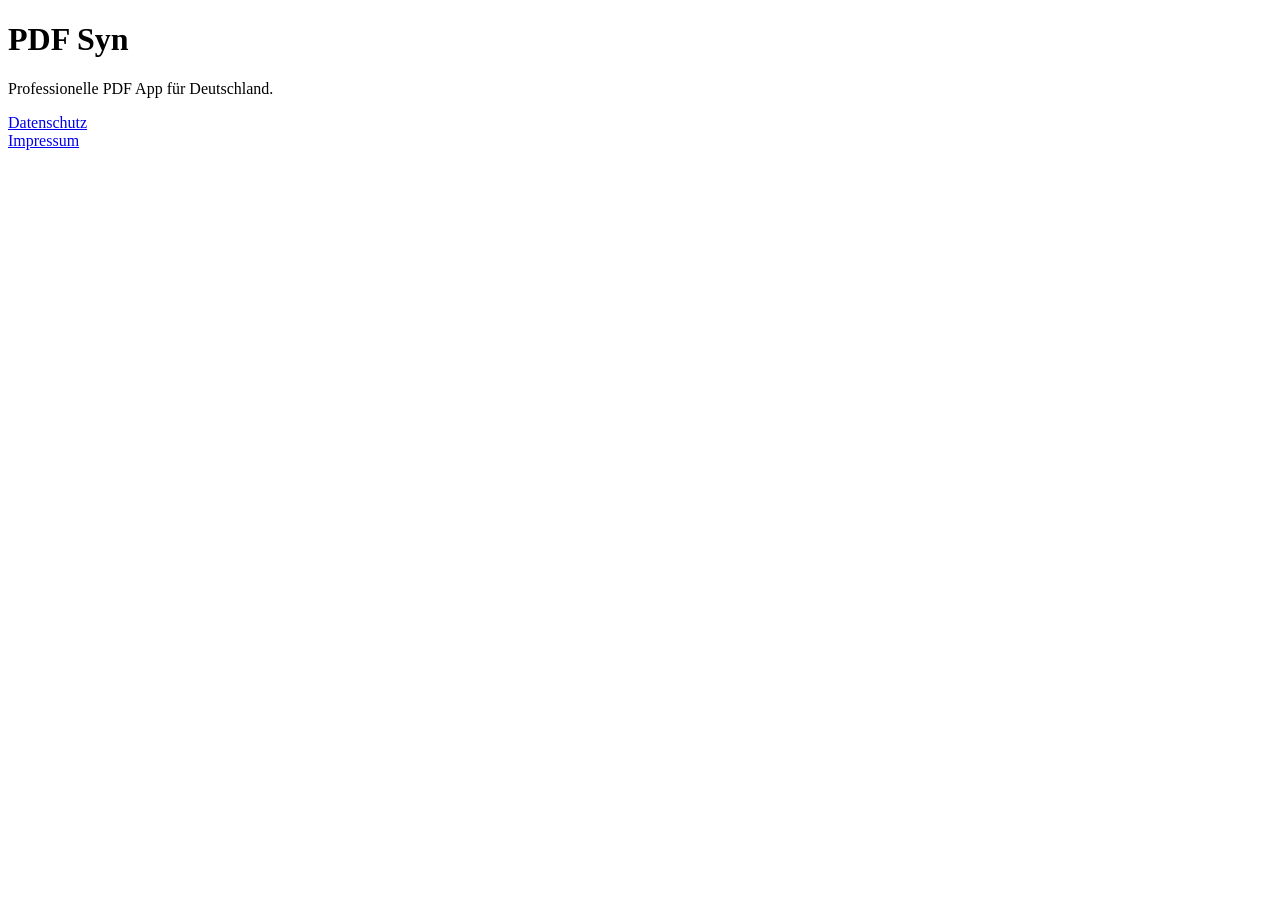
==== index.html @ 7c0fa70d "Add initial HTML structure for PDF Syn" ====
<!DOCTYPE html>
<html lang="de">
<head>
  <meta charset="UTF-8">
  <title>PDF Syn</title>
</head>
<body>
  <h1>PDF Syn</h1>
  <p>Professionelle PDF App für Deutschland.</p>

  <a href="datenschutz.html">Datenschutz</a><br>
  <a href="impressum.html">Impressum</a>
</body>
</html>
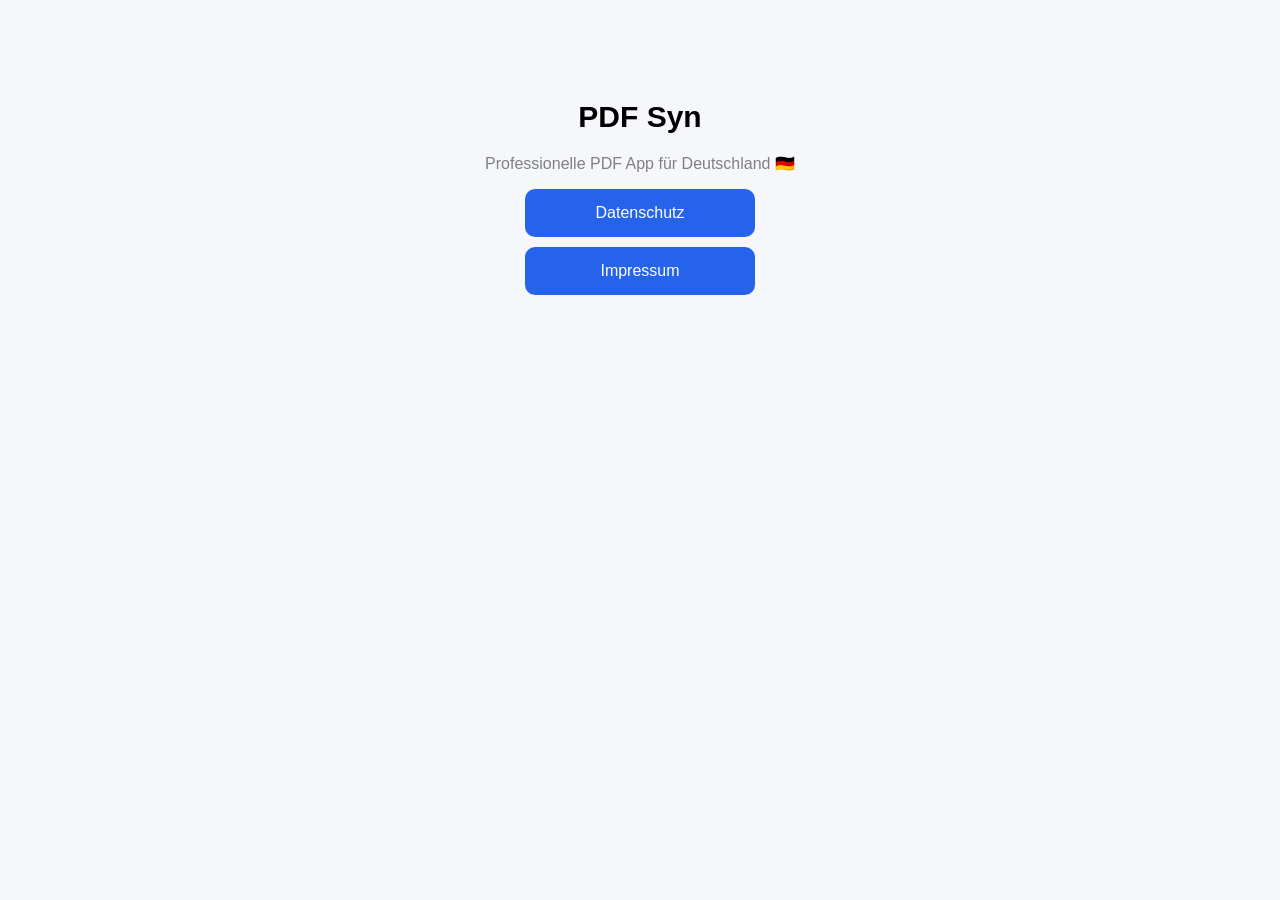
==== commit 6e5a34b3: "Enhance HTML structure and styling Added viewport meta tag and improved styling." ====
--- a/index.html
+++ b/index.html
@@ -1,14 +1,52 @@
 <!DOCTYPE html>
 <html lang="de">
 <head>
-  <meta charset="UTF-8">
-  <title>PDF Syn</title>
+<meta charset="UTF-8">
+<meta name="viewport" content="width=device-width, initial-scale=1.0">
+<title>PDF Syn</title>
+
+<style>
+body {
+  font-family: Arial;
+  background: #f5f7fa;
+  text-align: center;
+  margin: 0;
+}
+
+.container {
+  margin-top: 100px;
+}
+
+h1 {
+  font-size: 30px;
+}
+
+p {
+  color: gray;
+}
+
+a {
+  display: block;
+  margin: 10px auto;
+  padding: 15px;
+  width: 200px;
+  background: #2563eb;
+  color: white;
+  text-decoration: none;
+  border-radius: 10px;
+}
+</style>
 </head>
+
 <body>
+
+<div class="container">
   <h1>PDF Syn</h1>
-  <p>Professionelle PDF App für Deutschland.</p>
+  <p>Professionelle PDF App für Deutschland 🇩🇪</p>
 
-  <a href="datenschutz.html">Datenschutz</a><br>
+  <a href="datenschutz.html">Datenschutz</a>
   <a href="impressum.html">Impressum</a>
+</div>
+
 </body>
 </html>
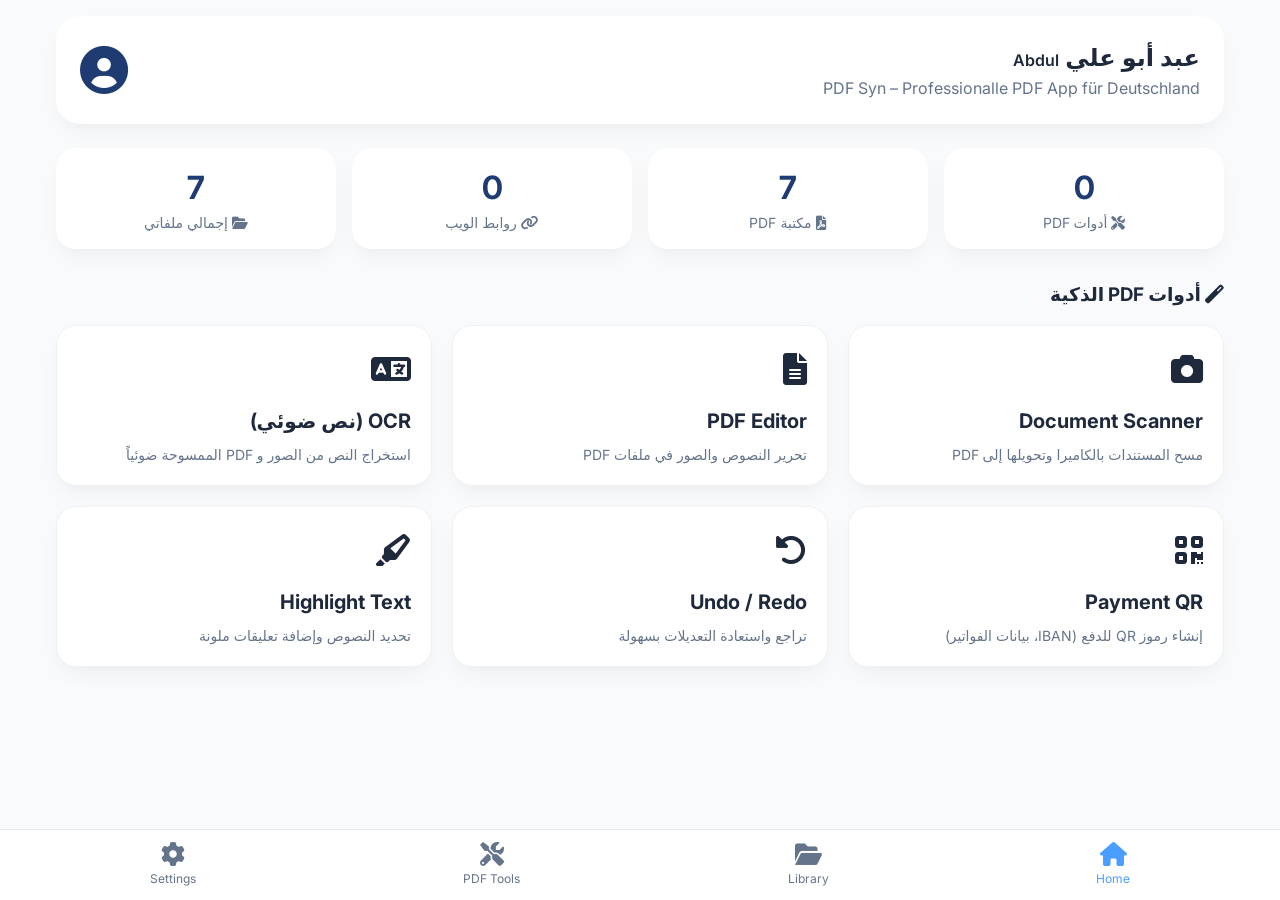
==== commit 480426b8: "Change language to Arabic and improve HTML structure Updated the language to Arabic and added RTL su" ====
--- a/index.html
+++ b/index.html
@@ -1,52 +1,100 @@
 <!DOCTYPE html>
-<html lang="de">
+<html lang="ar" dir="rtl">
 <head>
-<meta charset="UTF-8">
-<meta name="viewport" content="width=device-width, initial-scale=1.0">
-<title>PDF Syn</title>
+    <meta charset="UTF-8">
+    <meta name="viewport" content="width=device-width, initial-scale=1.0, viewport-fit=cover">
+    <title>PDF Syn – تطبيق PDF احترافي</title>
+    <link rel="stylesheet" href="style.css">
+    <link rel="stylesheet" href="https://cdnjs.cloudflare.com/ajax/libs/font-awesome/6.0.0-beta3/css/all.min.css">
+    <link href="https://fonts.googleapis.com/css2?family=Inter:wght@400;500;600;700&family=Cairo:wght@400;600;700&display=swap" rel="stylesheet">
+</head>
+<body>
+    <div class="container">
+        <!-- Profile Header -->
+        <div class="profile-card">
+            <div class="profile-info">
+                <h2>عبد أبو علي <span style="font-size: 1rem;">Abdul</span></h2>
+                <p>PDF Syn – Professionalle PDF App für Deutschland</p>
+            </div>
+            <div>
+                <i class="fas fa-user-circle" style="font-size: 3rem; color: var(--primary);"></i>
+            </div>
+        </div>
 
-<style>
-body {
-  font-family: Arial;
-  background: #f5f7fa;
-  text-align: center;
-  margin: 0;
-}
+        <!-- Statistics -->
+        <div class="stats-grid">
+            <div class="stat-card">
+                <div class="stat-number">0</div>
+                <div class="stat-label"><i class="fas fa-tools"></i> أدوات PDF</div>
+            </div>
+            <div class="stat-card">
+                <div class="stat-number">7</div>
+                <div class="stat-label"><i class="fas fa-file-pdf"></i> مكتبة PDF</div>
+            </div>
+            <div class="stat-card">
+                <div class="stat-number">0</div>
+                <div class="stat-label"><i class="fas fa-link"></i> روابط الويب</div>
+            </div>
+            <div class="stat-card">
+                <div class="stat-number">7</div>
+                <div class="stat-label"><i class="fas fa-folder-open"></i> إجمالي ملفاتي</div>
+            </div>
+        </div>
 
-.container {
-  margin-top: 100px;
-}
+        <!-- PDF Tools Section -->
+        <h3 style="margin: 1.5rem 0 1rem;"><i class="fas fa-magic"></i> أدوات PDF الذكية</h3>
+        <div class="tools-grid">
+            <div class="tool-card">
+                <div class="tool-icon"><i class="fas fa-camera"></i></div>
+                <h3>Document Scanner</h3>
+                <p>مسح المستندات بالكاميرا وتحويلها إلى PDF</p>
+            </div>
+            <div class="tool-card">
+                <div class="tool-icon"><i class="fas fa-file-alt"></i></div>
+                <h3>PDF Editor</h3>
+                <p>تحرير النصوص والصور في ملفات PDF</p>
+            </div>
+            <div class="tool-card">
+                <div class="tool-icon"><i class="fas fa-language"></i></div>
+                <h3>OCR (نص ضوئي)</h3>
+                <p>استخراج النص من الصور و PDF الممسوحة ضوئياً</p>
+            </div>
+            <div class="tool-card">
+                <div class="tool-icon"><i class="fas fa-qrcode"></i></div>
+                <h3>Payment QR</h3>
+                <p>إنشاء رموز QR للدفع (IBAN، بيانات الفواتير)</p>
+            </div>
+            <div class="tool-card">
+                <div class="tool-icon"><i class="fas fa-undo-alt"></i></div>
+                <h3>Undo / Redo</h3>
+                <p>تراجع واستعادة التعديلات بسهولة</p>
+            </div>
+            <div class="tool-card">
+                <div class="tool-icon"><i class="fas fa-highlighter"></i></div>
+                <h3>Highlight Text</h3>
+                <p>تحديد النصوص وإضافة تعليقات ملونة</p>
+            </div>
+        </div>
+    </div>
 
-h1 {
-  font-size: 30px;
-}
-
-p {
-  color: gray;
-}
-
-a {
-  display: block;
-  margin: 10px auto;
-  padding: 15px;
-  width: 200px;
-  background: #2563eb;
-  color: white;
-  text-decoration: none;
-  border-radius: 10px;
-}
-</style>
-</head>
-
-<body>
-
-<div class="container">
-  <h1>PDF Syn</h1>
-  <p>Professionelle PDF App für Deutschland 🇩🇪</p>
-
-  <a href="datenschutz.html">Datenschutz</a>
-  <a href="impressum.html">Impressum</a>
-</div>
-
+    <!-- Bottom Navigation -->
+    <div class="bottom-nav">
+        <a href="index.html" class="nav-item active">
+            <i class="fas fa-home"></i>
+            <span>Home</span>
+        </a>
+        <a href="#" class="nav-item">
+            <i class="fas fa-folder-open"></i>
+            <span>Library</span>
+        </a>
+        <a href="#" class="nav-item">
+            <i class="fas fa-tools"></i>
+            <span>PDF Tools</span>
+        </a>
+        <a href="#" class="nav-item">
+            <i class="fas fa-cog"></i>
+            <span>Settings</span>
+        </a>
+    </div>
 </body>
 </html>
--- a/style.css
+++ b/style.css
@@ -0,0 +1,196 @@
+/* style.css */
+:root {
+    --primary: #1e3c72;
+    --primary-dark: #0f2a4a;
+    --accent: #4a9eff;
+    --bg-light: #f8fafc;
+    --card-bg: #ffffff;
+    --text-dark: #1e293b;
+    --text-muted: #64748b;
+    --border-radius: 1.5rem;
+    --shadow: 0 10px 25px -5px rgba(0, 0, 0, 0.05), 0 8px 10px -6px rgba(0, 0, 0, 0.02);
+}
+
+* {
+    margin: 0;
+    padding: 0;
+    box-sizing: border-box;
+}
+
+body {
+    font-family: 'Inter', system-ui, -apple-system, 'Segoe UI', Roboto, 'Cairo', sans-serif;
+    background: var(--bg-light);
+    color: var(--text-dark);
+    line-height: 1.5;
+    padding-bottom: 80px; /* space for bottom nav */
+}
+
+.container {
+    max-width: 1200px;
+    margin: 0 auto;
+    padding: 1rem;
+}
+
+/* Header / Profile */
+.profile-card {
+    background: var(--card-bg);
+    border-radius: var(--border-radius);
+    padding: 1.5rem;
+    margin-bottom: 1.5rem;
+    box-shadow: var(--shadow);
+    display: flex;
+    align-items: center;
+    justify-content: space-between;
+    flex-wrap: wrap;
+}
+
+.profile-info h2 {
+    font-size: 1.5rem;
+    font-weight: 600;
+}
+
+.profile-info p {
+    color: var(--text-muted);
+}
+
+.stats-grid {
+    display: grid;
+    grid-template-columns: repeat(auto-fit, minmax(150px, 1fr));
+    gap: 1rem;
+    margin-bottom: 2rem;
+}
+
+.stat-card {
+    background: var(--card-bg);
+    border-radius: 1.25rem;
+    padding: 1rem;
+    text-align: center;
+    box-shadow: var(--shadow);
+    transition: transform 0.2s ease;
+}
+
+.stat-card:hover {
+    transform: translateY(-3px);
+}
+
+.stat-number {
+    font-size: 2rem;
+    font-weight: 700;
+    color: var(--primary);
+}
+
+.stat-label {
+    color: var(--text-muted);
+    font-size: 0.875rem;
+}
+
+/* Tools Grid */
+.tools-grid {
+    display: grid;
+    grid-template-columns: repeat(auto-fill, minmax(280px, 1fr));
+    gap: 1.25rem;
+    margin-top: 1rem;
+}
+
+.tool-card {
+    background: var(--card-bg);
+    border-radius: 1.25rem;
+    padding: 1.25rem;
+    box-shadow: var(--shadow);
+    transition: all 0.25s;
+    cursor: pointer;
+    border: 1px solid #eef2f6;
+}
+
+.tool-card:hover {
+    border-color: var(--accent);
+    box-shadow: 0 20px 25px -12px rgba(0, 0, 0, 0.1);
+}
+
+.tool-icon {
+    font-size: 2rem;
+    margin-bottom: 0.75rem;
+}
+
+.tool-card h3 {
+    font-size: 1.25rem;
+    margin-bottom: 0.5rem;
+}
+
+.tool-card p {
+    font-size: 0.875rem;
+    color: var(--text-muted);
+}
+
+/* Bottom Navigation */
+.bottom-nav {
+    position: fixed;
+    bottom: 0;
+    left: 0;
+    right: 0;
+    background: rgba(255, 255, 255, 0.9);
+    backdrop-filter: blur(12px);
+    display: flex;
+    justify-content: space-around;
+    align-items: center;
+    padding: 0.75rem 1rem;
+    border-top: 1px solid #e2e8f0;
+    z-index: 100;
+}
+
+.nav-item {
+    display: flex;
+    flex-direction: column;
+    align-items: center;
+    gap: 0.25rem;
+    color: var(--text-muted);
+    text-decoration: none;
+    font-size: 0.75rem;
+    transition: color 0.2s;
+}
+
+.nav-item i {
+    font-size: 1.5rem;
+}
+
+.nav-item.active, .nav-item:hover {
+    color: var(--accent);
+}
+
+/* Impressum & Datenschutz Pages */
+.legal-container {
+    max-width: 800px;
+    margin: 2rem auto;
+    background: white;
+    border-radius: var(--border-radius);
+    padding: 2rem;
+    box-shadow: var(--shadow);
+}
+
+.legal-container h1 {
+    font-size: 1.8rem;
+    margin-bottom: 1.5rem;
+    color: var(--primary);
+}
+
+.legal-container h2 {
+    margin: 1.5rem 0 0.75rem;
+    font-size: 1.3rem;
+}
+
+.legal-container p, .legal-container address {
+    margin-bottom: 1rem;
+    color: var(--text-dark);
+}
+
+/* Responsive */
+@media (max-width: 640px) {
+    .profile-card {
+        flex-direction: column;
+        text-align: center;
+        gap: 1rem;
+    }
+    .stats-grid {
+        grid-template-columns: repeat(2, 1fr);
+    }
+}
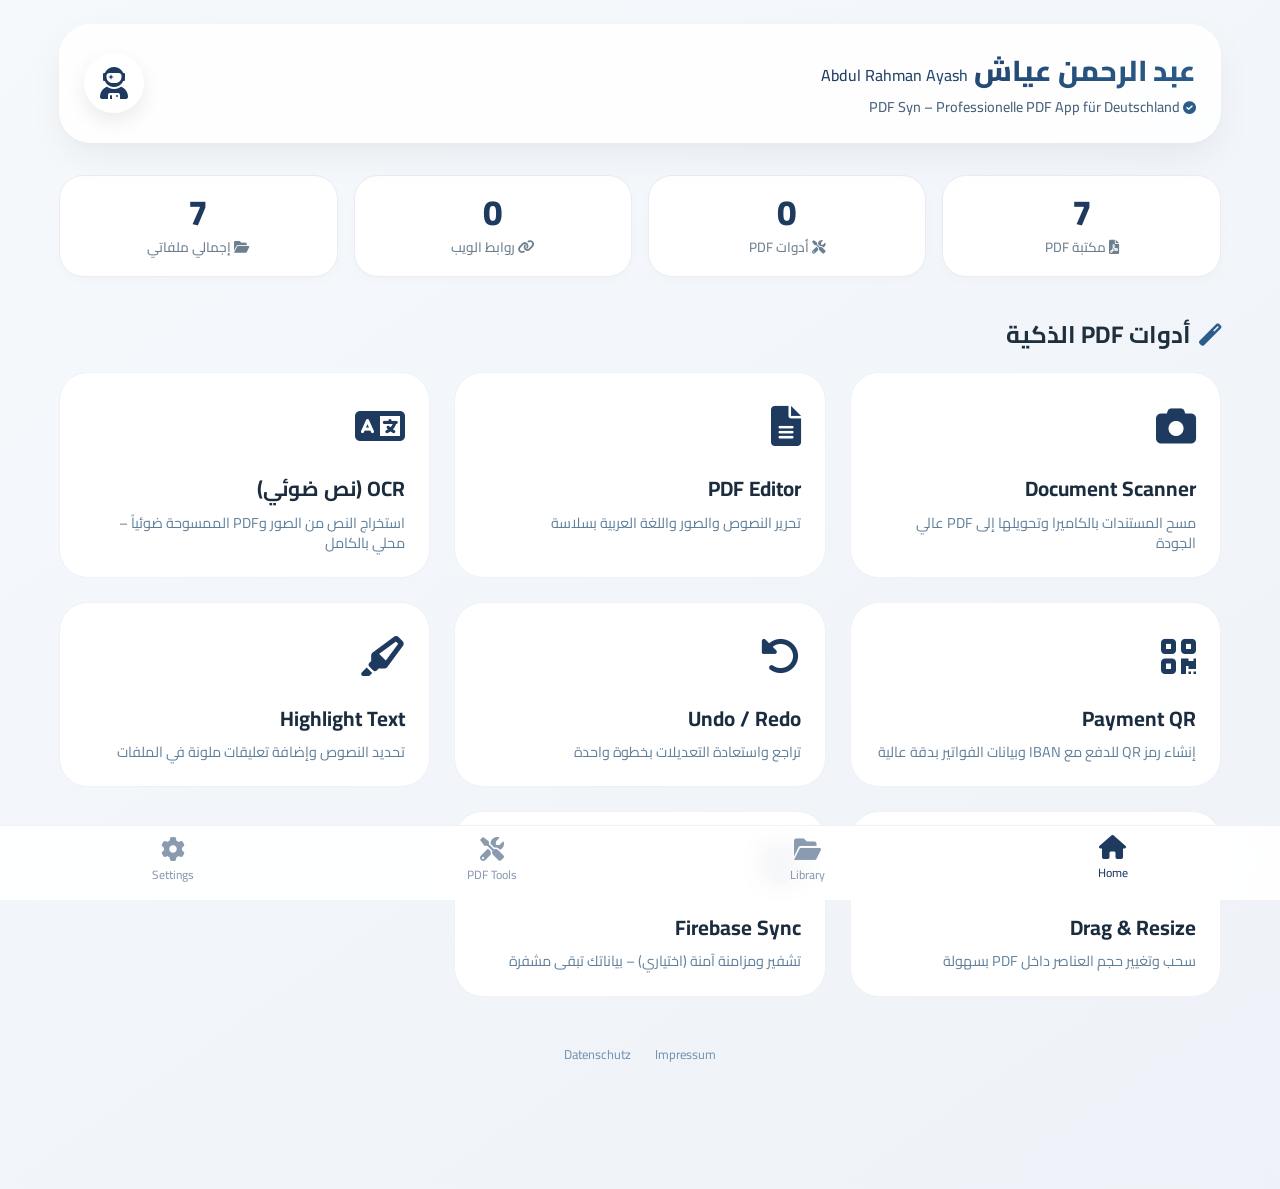
==== commit 39146bab: "Enhance profile and statistics layout in index.html Updated profile information and statistics in th" ====
--- a/index.html
+++ b/index.html
@@ -4,97 +4,353 @@
     <meta charset="UTF-8">
     <meta name="viewport" content="width=device-width, initial-scale=1.0, viewport-fit=cover">
     <title>PDF Syn – تطبيق PDF احترافي</title>
-    <link rel="stylesheet" href="style.css">
+    <!-- Font Awesome 6 (أيقونات) -->
     <link rel="stylesheet" href="https://cdnjs.cloudflare.com/ajax/libs/font-awesome/6.0.0-beta3/css/all.min.css">
-    <link href="https://fonts.googleapis.com/css2?family=Inter:wght@400;500;600;700&family=Cairo:wght@400;600;700&display=swap" rel="stylesheet">
+    <!-- Google Fonts: Inter + Cairo -->
+    <link href="https://fonts.googleapis.com/css2?family=Inter:wght@400;500;600;700;800&family=Cairo:wght@400;500;600;700;800&display=swap" rel="stylesheet">
+    <style>
+        /* ========== RESET & GLOBAL ========== */
+        * {
+            margin: 0;
+            padding: 0;
+            box-sizing: border-box;
+        }
+
+        body {
+            font-family: 'Cairo', 'Inter', sans-serif;
+            background: linear-gradient(145deg, #f6f9fc 0%, #eef2f8 100%);
+            color: #1a2c3e;
+            padding-bottom: 85px;
+            line-height: 1.5;
+        }
+
+        .container {
+            max-width: 1200px;
+            margin: 0 auto;
+            padding: 1.5rem 1.2rem;
+        }
+
+        /* ========== بطاقة البروفايل ========== */
+        .profile-card {
+            background: rgba(255, 255, 255, 0.85);
+            backdrop-filter: blur(12px);
+            border-radius: 2rem;
+            padding: 1.5rem;
+            margin-bottom: 2rem;
+            box-shadow: 0 15px 35px rgba(0, 0, 0, 0.05), 0 5px 12px rgba(0, 0, 0, 0.02);
+            border: 1px solid rgba(255, 255, 255, 0.6);
+            display: flex;
+            align-items: center;
+            justify-content: space-between;
+            flex-wrap: wrap;
+        }
+
+        .profile-info h1 {
+            font-size: 1.8rem;
+            font-weight: 800;
+            background: linear-gradient(135deg, #1e3a5f, #2b5c8a);
+            background-clip: text;
+            -webkit-background-clip: text;
+            color: transparent;
+            margin-bottom: 0.25rem;
+        }
+
+        .profile-info p {
+            color: #4a627a;
+            font-weight: 500;
+            font-size: 0.9rem;
+        }
+
+        .profile-icon {
+            background: #fff;
+            width: 60px;
+            height: 60px;
+            display: flex;
+            align-items: center;
+            justify-content: center;
+            border-radius: 2rem;
+            box-shadow: 0 8px 20px rgba(0, 0, 0, 0.08);
+            font-size: 2rem;
+            color: #1e3a5f;
+        }
+
+        /* ========== إحصائيات ========== */
+        .stats-grid {
+            display: grid;
+            grid-template-columns: repeat(auto-fit, minmax(140px, 1fr));
+            gap: 1rem;
+            margin-bottom: 2.5rem;
+        }
+
+        .stat-card {
+            background: white;
+            border-radius: 1.5rem;
+            padding: 1.2rem 0.8rem;
+            text-align: center;
+            transition: all 0.25s ease;
+            box-shadow: 0 4px 12px rgba(0, 0, 0, 0.02);
+            border: 1px solid #e9edf2;
+        }
+
+        .stat-card:hover {
+            transform: translateY(-4px);
+            border-color: #cbdbe0;
+            box-shadow: 0 20px 25px -12px rgba(0, 0, 0, 0.1);
+        }
+
+        .stat-number {
+            font-size: 2.2rem;
+            font-weight: 800;
+            color: #1e3a5f;
+            line-height: 1;
+        }
+
+        .stat-label {
+            font-size: 0.85rem;
+            color: #6c7f8f;
+            margin-top: 0.4rem;
+            font-weight: 500;
+        }
+
+        /* ========== عنوان القسم ========== */
+        .section-title {
+            font-size: 1.5rem;
+            font-weight: 700;
+            margin: 1.5rem 0 1.2rem 0;
+            display: flex;
+            align-items: center;
+            gap: 0.5rem;
+            color: #1e2f3e;
+        }
+
+        .section-title i {
+            color: #2b5c8a;
+            font-size: 1.4rem;
+        }
+
+        /* ========== شبكة الأدوات ========== */
+        .tools-grid {
+            display: grid;
+            grid-template-columns: repeat(auto-fill, minmax(280px, 1fr));
+            gap: 1.5rem;
+        }
+
+        .tool-card {
+            background: white;
+            border-radius: 1.8rem;
+            padding: 1.5rem;
+            transition: all 0.3s cubic-bezier(0.2, 0, 0, 1);
+            border: 1px solid #eef2f6;
+            cursor: pointer;
+        }
+
+        .tool-card:hover {
+            transform: scale(1.01);
+            border-color: #cbdde9;
+            box-shadow: 0 20px 30px -15px rgba(0, 0, 0, 0.1);
+        }
+
+        .tool-icon {
+            font-size: 2.5rem;
+            margin-bottom: 1rem;
+            color: #1e3a5f;
+        }
+
+        .tool-card h3 {
+            font-size: 1.3rem;
+            font-weight: 700;
+            margin-bottom: 0.5rem;
+        }
+
+        .tool-card p {
+            color: #5f7f9a;
+            font-size: 0.9rem;
+            line-height: 1.4;
+        }
+
+        /* ========== شريط التنقل السفلي ========== */
+        .bottom-nav {
+            position: fixed;
+            bottom: 0;
+            left: 0;
+            right: 0;
+            background: rgba(255, 255, 255, 0.92);
+            backdrop-filter: blur(16px);
+            display: flex;
+            justify-content: space-around;
+            align-items: center;
+            padding: 0.7rem 1rem 1rem;
+            border-top: 1px solid rgba(0, 0, 0, 0.05);
+            z-index: 100;
+        }
+
+        .nav-item {
+            display: flex;
+            flex-direction: column;
+            align-items: center;
+            gap: 0.3rem;
+            color: #8a9bb0;
+            text-decoration: none;
+            font-size: 0.75rem;
+            font-weight: 500;
+            transition: all 0.2s;
+        }
+
+        .nav-item i {
+            font-size: 1.5rem;
+        }
+
+        .nav-item.active,
+        .nav-item:hover {
+            color: #1e3a5f;
+            transform: translateY(-2px);
+        }
+
+        /* ========== زر الرابط القانوني (أسفل) ========== */
+        .legal-links {
+            display: flex;
+            justify-content: center;
+            gap: 1.5rem;
+            margin-top: 2rem;
+            padding: 1rem 0;
+            font-size: 0.8rem;
+        }
+
+        .legal-links a {
+            color: #6f8eae;
+            text-decoration: none;
+        }
+
+        .legal-links a:hover {
+            color: #1e3a5f;
+            text-decoration: underline;
+        }
+
+        /* ========== استجابة ========== */
+        @media (max-width: 640px) {
+            .profile-card {
+                flex-direction: column;
+                text-align: center;
+                gap: 1rem;
+            }
+            .stats-grid {
+                grid-template-columns: repeat(2, 1fr);
+            }
+            .section-title {
+                font-size: 1.3rem;
+            }
+        }
+    </style>
 </head>
 <body>
-    <div class="container">
-        <!-- Profile Header -->
-        <div class="profile-card">
-            <div class="profile-info">
-                <h2>عبد أبو علي <span style="font-size: 1rem;">Abdul</span></h2>
-                <p>PDF Syn – Professionalle PDF App für Deutschland</p>
-            </div>
-            <div>
-                <i class="fas fa-user-circle" style="font-size: 3rem; color: var(--primary);"></i>
-            </div>
-        </div>
-
-        <!-- Statistics -->
-        <div class="stats-grid">
-            <div class="stat-card">
-                <div class="stat-number">0</div>
-                <div class="stat-label"><i class="fas fa-tools"></i> أدوات PDF</div>
-            </div>
-            <div class="stat-card">
-                <div class="stat-number">7</div>
-                <div class="stat-label"><i class="fas fa-file-pdf"></i> مكتبة PDF</div>
-            </div>
-            <div class="stat-card">
-                <div class="stat-number">0</div>
-                <div class="stat-label"><i class="fas fa-link"></i> روابط الويب</div>
-            </div>
-            <div class="stat-card">
-                <div class="stat-number">7</div>
-                <div class="stat-label"><i class="fas fa-folder-open"></i> إجمالي ملفاتي</div>
-            </div>
-        </div>
-
-        <!-- PDF Tools Section -->
-        <h3 style="margin: 1.5rem 0 1rem;"><i class="fas fa-magic"></i> أدوات PDF الذكية</h3>
-        <div class="tools-grid">
-            <div class="tool-card">
-                <div class="tool-icon"><i class="fas fa-camera"></i></div>
-                <h3>Document Scanner</h3>
-                <p>مسح المستندات بالكاميرا وتحويلها إلى PDF</p>
-            </div>
-            <div class="tool-card">
-                <div class="tool-icon"><i class="fas fa-file-alt"></i></div>
-                <h3>PDF Editor</h3>
-                <p>تحرير النصوص والصور في ملفات PDF</p>
-            </div>
-            <div class="tool-card">
-                <div class="tool-icon"><i class="fas fa-language"></i></div>
-                <h3>OCR (نص ضوئي)</h3>
-                <p>استخراج النص من الصور و PDF الممسوحة ضوئياً</p>
-            </div>
-            <div class="tool-card">
-                <div class="tool-icon"><i class="fas fa-qrcode"></i></div>
-                <h3>Payment QR</h3>
-                <p>إنشاء رموز QR للدفع (IBAN، بيانات الفواتير)</p>
-            </div>
-            <div class="tool-card">
-                <div class="tool-icon"><i class="fas fa-undo-alt"></i></div>
-                <h3>Undo / Redo</h3>
-                <p>تراجع واستعادة التعديلات بسهولة</p>
-            </div>
-            <div class="tool-card">
-                <div class="tool-icon"><i class="fas fa-highlighter"></i></div>
-                <h3>Highlight Text</h3>
-                <p>تحديد النصوص وإضافة تعليقات ملونة</p>
-            </div>
-        </div>
-    </div>
-
-    <!-- Bottom Navigation -->
-    <div class="bottom-nav">
-        <a href="index.html" class="nav-item active">
-            <i class="fas fa-home"></i>
-            <span>Home</span>
-        </a>
-        <a href="#" class="nav-item">
-            <i class="fas fa-folder-open"></i>
-            <span>Library</span>
-        </a>
-        <a href="#" class="nav-item">
-            <i class="fas fa-tools"></i>
-            <span>PDF Tools</span>
-        </a>
-        <a href="#" class="nav-item">
-            <i class="fas fa-cog"></i>
-            <span>Settings</span>
-        </a>
-    </div>
+
+<div class="container">
+    <!-- بطاقة الهوية -->
+    <div class="profile-card">
+        <div class="profile-info">
+            <h1>عبد الرحمن عياش <span style="font-size: 1rem; font-weight: 500;">Abdul Rahman Ayash</span></h1>
+            <p><i class="fas fa-check-circle" style="color: #2b5c8a; font-size: 0.8rem;"></i> PDF Syn – Professionelle PDF App für Deutschland</p>
+        </div>
+        <div class="profile-icon">
+            <i class="fas fa-user-astronaut"></i>
+        </div>
+    </div>
+
+    <!-- إحصائيات -->
+    <div class="stats-grid">
+        <div class="stat-card">
+            <div class="stat-number">7</div>
+            <div class="stat-label"><i class="fas fa-file-pdf"></i> مكتبة PDF</div>
+        </div>
+        <div class="stat-card">
+            <div class="stat-number">0</div>
+            <div class="stat-label"><i class="fas fa-tools"></i> أدوات PDF</div>
+        </div>
+        <div class="stat-card">
+            <div class="stat-number">0</div>
+            <div class="stat-label"><i class="fas fa-link"></i> روابط الويب</div>
+        </div>
+        <div class="stat-card">
+            <div class="stat-number">7</div>
+            <div class="stat-label"><i class="fas fa-folder-open"></i> إجمالي ملفاتي</div>
+        </div>
+    </div>
+
+    <!-- أدوات PDF الذكية -->
+    <div class="section-title">
+        <i class="fas fa-magic"></i>
+        <span>أدوات PDF الذكية</span>
+    </div>
+
+    <div class="tools-grid">
+        <div class="tool-card">
+            <div class="tool-icon"><i class="fas fa-camera"></i></div>
+            <h3>Document Scanner</h3>
+            <p>مسح المستندات بالكاميرا وتحويلها إلى PDF عالي الجودة</p>
+        </div>
+        <div class="tool-card">
+            <div class="tool-icon"><i class="fas fa-file-alt"></i></div>
+            <h3>PDF Editor</h3>
+            <p>تحرير النصوص والصور واللغة العربية بسلاسة</p>
+        </div>
+        <div class="tool-card">
+            <div class="tool-icon"><i class="fas fa-language"></i></div>
+            <h3>OCR (نص ضوئي)</h3>
+            <p>استخراج النص من الصور وPDF الممسوحة ضوئياً – محلي بالكامل</p>
+        </div>
+        <div class="tool-card">
+            <div class="tool-icon"><i class="fas fa-qrcode"></i></div>
+            <h3>Payment QR</h3>
+            <p>إنشاء رمز QR للدفع مع IBAN وبيانات الفواتير بدقة عالية</p>
+        </div>
+        <div class="tool-card">
+            <div class="tool-icon"><i class="fas fa-undo-alt"></i></div>
+            <h3>Undo / Redo</h3>
+            <p>تراجع واستعادة التعديلات بخطوة واحدة</p>
+        </div>
+        <div class="tool-card">
+            <div class="tool-icon"><i class="fas fa-highlighter"></i></div>
+            <h3>Highlight Text</h3>
+            <p>تحديد النصوص وإضافة تعليقات ملونة في الملفات</p>
+        </div>
+        <div class="tool-card">
+            <div class="tool-icon"><i class="fas fa-drag-drop"></i></div>
+            <h3>Drag & Resize</h3>
+            <p>سحب وتغيير حجم العناصر داخل PDF بسهولة</p>
+        </div>
+        <div class="tool-card">
+            <div class="tool-icon"><i class="fas fa-shield-alt"></i></div>
+            <h3>Firebase Sync</h3>
+            <p>تشفير ومزامنة آمنة (اختياري) – بياناتك تبقى مشفرة</p>
+        </div>
+    </div>
+
+    <!-- روابط قانونية -->
+    <div class="legal-links">
+        <a href="impressum.html">Impressum</a>
+        <a href="datenschutz.html">Datenschutz</a>
+    </div>
+</div>
+
+<!-- شريط التنقل السفلي -->
+<div class="bottom-nav">
+    <a href="index.html" class="nav-item active">
+        <i class="fas fa-home"></i>
+        <span>Home</span>
+    </a>
+    <a href="#" class="nav-item">
+        <i class="fas fa-folder-open"></i>
+        <span>Library</span>
+    </a>
+    <a href="#" class="nav-item">
+        <i class="fas fa-tools"></i>
+        <span>PDF Tools</span>
+    </a>
+    <a href="#" class="nav-item">
+        <i class="fas fa-cog"></i>
+        <span>Settings</span>
+    </a>
+</div>
+
 </body>
 </html>
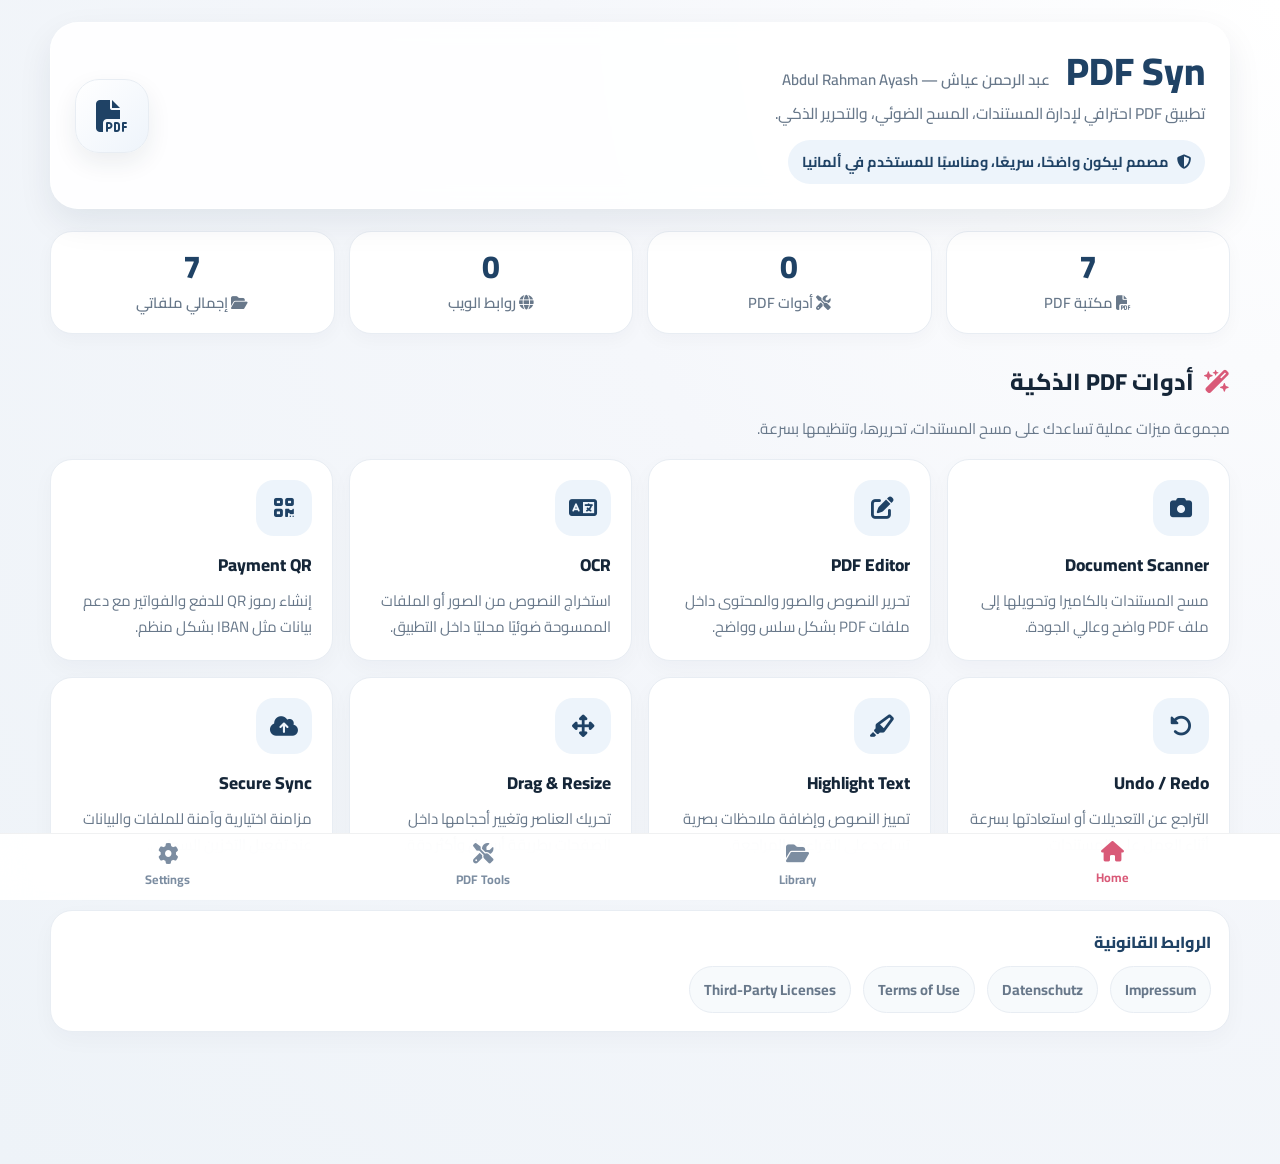
==== commit 90993cde: "Enhance HTML structure and styles for PDF Syn Added meta description and updated styles for better l" ====
--- a/index.html
+++ b/index.html
@@ -1,356 +1,528 @@
 <!DOCTYPE html>
 <html lang="ar" dir="rtl">
 <head>
-    <meta charset="UTF-8">
-    <meta name="viewport" content="width=device-width, initial-scale=1.0, viewport-fit=cover">
-    <title>PDF Syn – تطبيق PDF احترافي</title>
-    <!-- Font Awesome 6 (أيقونات) -->
-    <link rel="stylesheet" href="https://cdnjs.cloudflare.com/ajax/libs/font-awesome/6.0.0-beta3/css/all.min.css">
-    <!-- Google Fonts: Inter + Cairo -->
-    <link href="https://fonts.googleapis.com/css2?family=Inter:wght@400;500;600;700;800&family=Cairo:wght@400;500;600;700;800&display=swap" rel="stylesheet">
-    <style>
-        /* ========== RESET & GLOBAL ========== */
-        * {
-            margin: 0;
-            padding: 0;
-            box-sizing: border-box;
-        }
-
-        body {
-            font-family: 'Cairo', 'Inter', sans-serif;
-            background: linear-gradient(145deg, #f6f9fc 0%, #eef2f8 100%);
-            color: #1a2c3e;
-            padding-bottom: 85px;
-            line-height: 1.5;
-        }
-
-        .container {
-            max-width: 1200px;
-            margin: 0 auto;
-            padding: 1.5rem 1.2rem;
-        }
-
-        /* ========== بطاقة البروفايل ========== */
-        .profile-card {
-            background: rgba(255, 255, 255, 0.85);
-            backdrop-filter: blur(12px);
-            border-radius: 2rem;
-            padding: 1.5rem;
-            margin-bottom: 2rem;
-            box-shadow: 0 15px 35px rgba(0, 0, 0, 0.05), 0 5px 12px rgba(0, 0, 0, 0.02);
-            border: 1px solid rgba(255, 255, 255, 0.6);
-            display: flex;
-            align-items: center;
-            justify-content: space-between;
-            flex-wrap: wrap;
-        }
-
-        .profile-info h1 {
-            font-size: 1.8rem;
-            font-weight: 800;
-            background: linear-gradient(135deg, #1e3a5f, #2b5c8a);
-            background-clip: text;
-            -webkit-background-clip: text;
-            color: transparent;
-            margin-bottom: 0.25rem;
-        }
-
-        .profile-info p {
-            color: #4a627a;
-            font-weight: 500;
-            font-size: 0.9rem;
-        }
-
-        .profile-icon {
-            background: #fff;
-            width: 60px;
-            height: 60px;
-            display: flex;
-            align-items: center;
-            justify-content: center;
-            border-radius: 2rem;
-            box-shadow: 0 8px 20px rgba(0, 0, 0, 0.08);
-            font-size: 2rem;
-            color: #1e3a5f;
-        }
-
-        /* ========== إحصائيات ========== */
-        .stats-grid {
-            display: grid;
-            grid-template-columns: repeat(auto-fit, minmax(140px, 1fr));
-            gap: 1rem;
-            margin-bottom: 2.5rem;
-        }
-
-        .stat-card {
-            background: white;
-            border-radius: 1.5rem;
-            padding: 1.2rem 0.8rem;
-            text-align: center;
-            transition: all 0.25s ease;
-            box-shadow: 0 4px 12px rgba(0, 0, 0, 0.02);
-            border: 1px solid #e9edf2;
-        }
-
-        .stat-card:hover {
-            transform: translateY(-4px);
-            border-color: #cbdbe0;
-            box-shadow: 0 20px 25px -12px rgba(0, 0, 0, 0.1);
-        }
-
-        .stat-number {
-            font-size: 2.2rem;
-            font-weight: 800;
-            color: #1e3a5f;
-            line-height: 1;
-        }
-
-        .stat-label {
-            font-size: 0.85rem;
-            color: #6c7f8f;
-            margin-top: 0.4rem;
-            font-weight: 500;
-        }
-
-        /* ========== عنوان القسم ========== */
-        .section-title {
-            font-size: 1.5rem;
-            font-weight: 700;
-            margin: 1.5rem 0 1.2rem 0;
-            display: flex;
-            align-items: center;
-            gap: 0.5rem;
-            color: #1e2f3e;
-        }
-
-        .section-title i {
-            color: #2b5c8a;
-            font-size: 1.4rem;
-        }
-
-        /* ========== شبكة الأدوات ========== */
-        .tools-grid {
-            display: grid;
-            grid-template-columns: repeat(auto-fill, minmax(280px, 1fr));
-            gap: 1.5rem;
-        }
-
-        .tool-card {
-            background: white;
-            border-radius: 1.8rem;
-            padding: 1.5rem;
-            transition: all 0.3s cubic-bezier(0.2, 0, 0, 1);
-            border: 1px solid #eef2f6;
-            cursor: pointer;
-        }
-
-        .tool-card:hover {
-            transform: scale(1.01);
-            border-color: #cbdde9;
-            box-shadow: 0 20px 30px -15px rgba(0, 0, 0, 0.1);
-        }
-
-        .tool-icon {
-            font-size: 2.5rem;
-            margin-bottom: 1rem;
-            color: #1e3a5f;
-        }
-
-        .tool-card h3 {
-            font-size: 1.3rem;
-            font-weight: 700;
-            margin-bottom: 0.5rem;
-        }
-
-        .tool-card p {
-            color: #5f7f9a;
-            font-size: 0.9rem;
-            line-height: 1.4;
-        }
-
-        /* ========== شريط التنقل السفلي ========== */
-        .bottom-nav {
-            position: fixed;
-            bottom: 0;
-            left: 0;
-            right: 0;
-            background: rgba(255, 255, 255, 0.92);
-            backdrop-filter: blur(16px);
-            display: flex;
-            justify-content: space-around;
-            align-items: center;
-            padding: 0.7rem 1rem 1rem;
-            border-top: 1px solid rgba(0, 0, 0, 0.05);
-            z-index: 100;
-        }
-
-        .nav-item {
-            display: flex;
-            flex-direction: column;
-            align-items: center;
-            gap: 0.3rem;
-            color: #8a9bb0;
-            text-decoration: none;
-            font-size: 0.75rem;
-            font-weight: 500;
-            transition: all 0.2s;
-        }
-
-        .nav-item i {
-            font-size: 1.5rem;
-        }
-
-        .nav-item.active,
-        .nav-item:hover {
-            color: #1e3a5f;
-            transform: translateY(-2px);
-        }
-
-        /* ========== زر الرابط القانوني (أسفل) ========== */
-        .legal-links {
-            display: flex;
-            justify-content: center;
-            gap: 1.5rem;
-            margin-top: 2rem;
-            padding: 1rem 0;
-            font-size: 0.8rem;
-        }
-
-        .legal-links a {
-            color: #6f8eae;
-            text-decoration: none;
-        }
-
-        .legal-links a:hover {
-            color: #1e3a5f;
-            text-decoration: underline;
-        }
-
-        /* ========== استجابة ========== */
-        @media (max-width: 640px) {
-            .profile-card {
-                flex-direction: column;
-                text-align: center;
-                gap: 1rem;
-            }
-            .stats-grid {
-                grid-template-columns: repeat(2, 1fr);
-            }
-            .section-title {
-                font-size: 1.3rem;
-            }
-        }
-    </style>
+  <meta charset="UTF-8" />
+  <meta name="viewport" content="width=device-width, initial-scale=1.0, viewport-fit=cover" />
+  <title>PDF Syn – تطبيق PDF احترافي</title>
+  <meta
+    name="description"
+    content="PDF Syn هو تطبيق PDF احترافي لإدارة الملفات والمسح الضوئي والتحرير وأدوات PDF الذكية."
+  />
+
+  <link
+    rel="stylesheet"
+    href="https://cdnjs.cloudflare.com/ajax/libs/font-awesome/6.5.2/css/all.min.css"
+  />
+  <link
+    href="https://fonts.googleapis.com/css2?family=Cairo:wght@400;500;600;700;800&display=swap"
+    rel="stylesheet"
+  />
+
+  <style>
+    :root {
+      --bg: #f5f7fb;
+      --surface: rgba(255, 255, 255, 0.88);
+      --card: #ffffff;
+      --text: #152638;
+      --muted: #68788a;
+      --line: #e8edf3;
+      --primary: #1f4265;
+      --primary-soft: #edf4fb;
+      --accent: #d95a78;
+      --shadow: 0 14px 34px rgba(18, 38, 63, 0.08);
+      --radius-xl: 28px;
+      --radius-lg: 22px;
+      --radius-md: 18px;
+      --radius-sm: 14px;
+      --max-width: 1180px;
+    }
+
+    * {
+      box-sizing: border-box;
+      margin: 0;
+      padding: 0;
+    }
+
+    html {
+      scroll-behavior: smooth;
+    }
+
+    body {
+      font-family: "Cairo", sans-serif;
+      background:
+        radial-gradient(circle at top right, #ffffff 0%, #f5f7fb 42%, #eef3f8 100%);
+      color: var(--text);
+      line-height: 1.7;
+      padding-bottom: 92px;
+    }
+
+    a {
+      color: inherit;
+      text-decoration: none;
+    }
+
+    .container {
+      width: min(var(--max-width), calc(100% - 28px));
+      margin: 0 auto;
+      padding: 22px 0 40px;
+    }
+
+    .hero-card {
+      background: var(--surface);
+      border: 1px solid rgba(255, 255, 255, 0.7);
+      backdrop-filter: blur(14px);
+      -webkit-backdrop-filter: blur(14px);
+      border-radius: var(--radius-xl);
+      box-shadow: var(--shadow);
+      padding: 24px;
+      display: flex;
+      align-items: center;
+      justify-content: space-between;
+      gap: 18px;
+      margin-bottom: 22px;
+    }
+
+    .hero-text h1 {
+      font-size: clamp(1.7rem, 3vw, 2.4rem);
+      font-weight: 800;
+      color: var(--primary);
+      line-height: 1.25;
+      margin-bottom: 6px;
+    }
+
+    .hero-text .sub-name {
+      font-size: 0.95rem;
+      color: var(--muted);
+      font-weight: 600;
+      display: inline-block;
+      margin-right: 8px;
+    }
+
+    .hero-text p {
+      color: var(--muted);
+      font-size: 0.98rem;
+      font-weight: 500;
+    }
+
+    .hero-badge {
+      display: inline-flex;
+      align-items: center;
+      gap: 8px;
+      margin-top: 12px;
+      padding: 10px 14px;
+      border-radius: 999px;
+      background: var(--primary-soft);
+      color: var(--primary);
+      font-size: 0.9rem;
+      font-weight: 700;
+    }
+
+    .hero-icon {
+      width: 74px;
+      height: 74px;
+      border-radius: 24px;
+      display: grid;
+      place-items: center;
+      flex-shrink: 0;
+      background: linear-gradient(135deg, #ffffff, #eef4fb);
+      border: 1px solid var(--line);
+      box-shadow: 0 10px 24px rgba(24, 45, 70, 0.08);
+      color: var(--primary);
+      font-size: 2rem;
+    }
+
+    .stats-grid {
+      display: grid;
+      grid-template-columns: repeat(4, 1fr);
+      gap: 14px;
+      margin-bottom: 28px;
+    }
+
+    .stat-card {
+      background: var(--card);
+      border: 1px solid var(--line);
+      border-radius: var(--radius-lg);
+      padding: 18px 14px;
+      text-align: center;
+      box-shadow: 0 6px 18px rgba(17, 34, 51, 0.03);
+      transition: transform 0.2s ease, box-shadow 0.2s ease, border-color 0.2s ease;
+    }
+
+    .stat-card:hover {
+      transform: translateY(-3px);
+      border-color: #d5e2ef;
+      box-shadow: 0 14px 28px rgba(17, 34, 51, 0.08);
+    }
+
+    .stat-number {
+      font-size: 2rem;
+      line-height: 1;
+      font-weight: 800;
+      color: var(--primary);
+      margin-bottom: 8px;
+    }
+
+    .stat-label {
+      font-size: 0.92rem;
+      color: var(--muted);
+      font-weight: 600;
+    }
+
+    .section-header {
+      display: flex;
+      align-items: center;
+      justify-content: space-between;
+      gap: 12px;
+      margin-bottom: 14px;
+      margin-top: 8px;
+    }
+
+    .section-title {
+      display: inline-flex;
+      align-items: center;
+      gap: 10px;
+      font-size: 1.45rem;
+      font-weight: 800;
+      color: var(--text);
+    }
+
+    .section-title i {
+      color: var(--accent);
+    }
+
+    .section-note {
+      color: var(--muted);
+      font-size: 0.95rem;
+      margin-bottom: 18px;
+    }
+
+    .tools-grid {
+      display: grid;
+      grid-template-columns: repeat(4, 1fr);
+      gap: 16px;
+    }
+
+    .tool-card {
+      background: var(--card);
+      border: 1px solid var(--line);
+      border-radius: var(--radius-lg);
+      padding: 20px;
+      transition: transform 0.25s ease, box-shadow 0.25s ease, border-color 0.25s ease;
+      box-shadow: 0 8px 22px rgba(17, 34, 51, 0.03);
+      min-height: 200px;
+    }
+
+    .tool-card:hover {
+      transform: translateY(-4px);
+      border-color: #d6e2ef;
+      box-shadow: 0 18px 32px rgba(17, 34, 51, 0.08);
+    }
+
+    .tool-icon {
+      width: 56px;
+      height: 56px;
+      border-radius: 18px;
+      display: grid;
+      place-items: center;
+      background: var(--primary-soft);
+      color: var(--primary);
+      font-size: 1.4rem;
+      margin-bottom: 14px;
+    }
+
+    .tool-card h3 {
+      font-size: 1.08rem;
+      font-weight: 800;
+      margin-bottom: 8px;
+      color: var(--text);
+    }
+
+    .tool-card p {
+      color: var(--muted);
+      font-size: 0.94rem;
+      line-height: 1.75;
+    }
+
+    .legal-box {
+      margin-top: 30px;
+      background: var(--card);
+      border: 1px solid var(--line);
+      border-radius: var(--radius-lg);
+      padding: 18px;
+      box-shadow: 0 8px 22px rgba(17, 34, 51, 0.03);
+    }
+
+    .legal-title {
+      font-size: 1rem;
+      font-weight: 800;
+      margin-bottom: 10px;
+      color: var(--primary);
+    }
+
+    .legal-links {
+      display: flex;
+      flex-wrap: wrap;
+      gap: 12px;
+    }
+
+    .legal-links a {
+      padding: 10px 14px;
+      border-radius: 999px;
+      background: #f7fafc;
+      border: 1px solid var(--line);
+      color: var(--muted);
+      font-size: 0.92rem;
+      font-weight: 700;
+      transition: all 0.2s ease;
+    }
+
+    .legal-links a:hover {
+      border-color: #cedae7;
+      color: var(--primary);
+      background: #f0f6fc;
+    }
+
+    .bottom-nav {
+      position: fixed;
+      right: 0;
+      left: 0;
+      bottom: 0;
+      z-index: 100;
+      background: rgba(255, 255, 255, 0.94);
+      backdrop-filter: blur(16px);
+      -webkit-backdrop-filter: blur(16px);
+      border-top: 1px solid rgba(15, 23, 42, 0.06);
+      display: flex;
+      justify-content: space-around;
+      align-items: center;
+      padding: 10px 10px calc(10px + env(safe-area-inset-bottom));
+    }
+
+    .nav-item {
+      display: flex;
+      flex-direction: column;
+      align-items: center;
+      gap: 4px;
+      min-width: 64px;
+      color: #7c8da1;
+      font-size: 0.78rem;
+      font-weight: 700;
+      transition: transform 0.18s ease, color 0.18s ease;
+    }
+
+    .nav-item i {
+      font-size: 1.28rem;
+    }
+
+    .nav-item:hover,
+    .nav-item.active {
+      color: var(--accent);
+      transform: translateY(-2px);
+    }
+
+    @media (max-width: 1080px) {
+      .tools-grid {
+        grid-template-columns: repeat(3, 1fr);
+      }
+
+      .stats-grid {
+        grid-template-columns: repeat(2, 1fr);
+      }
+    }
+
+    @media (max-width: 720px) {
+      .container {
+        width: min(100% - 18px, 100%);
+      }
+
+      .hero-card {
+        flex-direction: column;
+        text-align: center;
+      }
+
+      .hero-text .sub-name {
+        display: block;
+        margin-right: 0;
+        margin-top: 4px;
+      }
+
+      .section-header {
+        align-items: flex-start;
+        flex-direction: column;
+      }
+
+      .tools-grid {
+        grid-template-columns: 1fr;
+      }
+    }
+
+    @media (max-width: 480px) {
+      body {
+        padding-bottom: 88px;
+      }
+
+      .hero-card {
+        padding: 18px;
+        border-radius: 22px;
+      }
+
+      .stats-grid {
+        grid-template-columns: repeat(2, 1fr);
+        gap: 12px;
+      }
+
+      .stat-card,
+      .tool-card,
+      .legal-box {
+        border-radius: 18px;
+      }
+
+      .section-title {
+        font-size: 1.2rem;
+      }
+
+      .tool-card {
+        min-height: auto;
+      }
+    }
+  </style>
 </head>
 <body>
-
-<div class="container">
-    <!-- بطاقة الهوية -->
-    <div class="profile-card">
-        <div class="profile-info">
-            <h1>عبد الرحمن عياش <span style="font-size: 1rem; font-weight: 500;">Abdul Rahman Ayash</span></h1>
-            <p><i class="fas fa-check-circle" style="color: #2b5c8a; font-size: 0.8rem;"></i> PDF Syn – Professionelle PDF App für Deutschland</p>
+  <main class="container">
+    <section class="hero-card">
+      <div class="hero-text">
+        <h1>
+          PDF Syn
+          <span class="sub-name">عبد الرحمن عياش — Abdul Rahman Ayash</span>
+        </h1>
+        <p>تطبيق PDF احترافي لإدارة المستندات، المسح الضوئي، والتحرير الذكي.</p>
+        <div class="hero-badge">
+          <i class="fas fa-shield-halved"></i>
+          <span>مصمم ليكون واضحًا، سريعًا، ومناسبًا للمستخدم في ألمانيا</span>
         </div>
-        <div class="profile-icon">
-            <i class="fas fa-user-astronaut"></i>
-        </div>
-    </div>
-
-    <!-- إحصائيات -->
-    <div class="stats-grid">
-        <div class="stat-card">
-            <div class="stat-number">7</div>
-            <div class="stat-label"><i class="fas fa-file-pdf"></i> مكتبة PDF</div>
-        </div>
-        <div class="stat-card">
-            <div class="stat-number">0</div>
-            <div class="stat-label"><i class="fas fa-tools"></i> أدوات PDF</div>
-        </div>
-        <div class="stat-card">
-            <div class="stat-number">0</div>
-            <div class="stat-label"><i class="fas fa-link"></i> روابط الويب</div>
-        </div>
-        <div class="stat-card">
-            <div class="stat-number">7</div>
-            <div class="stat-label"><i class="fas fa-folder-open"></i> إجمالي ملفاتي</div>
-        </div>
-    </div>
-
-    <!-- أدوات PDF الذكية -->
-    <div class="section-title">
-        <i class="fas fa-magic"></i>
-        <span>أدوات PDF الذكية</span>
-    </div>
-
-    <div class="tools-grid">
-        <div class="tool-card">
-            <div class="tool-icon"><i class="fas fa-camera"></i></div>
-            <h3>Document Scanner</h3>
-            <p>مسح المستندات بالكاميرا وتحويلها إلى PDF عالي الجودة</p>
-        </div>
-        <div class="tool-card">
-            <div class="tool-icon"><i class="fas fa-file-alt"></i></div>
-            <h3>PDF Editor</h3>
-            <p>تحرير النصوص والصور واللغة العربية بسلاسة</p>
-        </div>
-        <div class="tool-card">
-            <div class="tool-icon"><i class="fas fa-language"></i></div>
-            <h3>OCR (نص ضوئي)</h3>
-            <p>استخراج النص من الصور وPDF الممسوحة ضوئياً – محلي بالكامل</p>
-        </div>
-        <div class="tool-card">
-            <div class="tool-icon"><i class="fas fa-qrcode"></i></div>
-            <h3>Payment QR</h3>
-            <p>إنشاء رمز QR للدفع مع IBAN وبيانات الفواتير بدقة عالية</p>
-        </div>
-        <div class="tool-card">
-            <div class="tool-icon"><i class="fas fa-undo-alt"></i></div>
-            <h3>Undo / Redo</h3>
-            <p>تراجع واستعادة التعديلات بخطوة واحدة</p>
-        </div>
-        <div class="tool-card">
-            <div class="tool-icon"><i class="fas fa-highlighter"></i></div>
-            <h3>Highlight Text</h3>
-            <p>تحديد النصوص وإضافة تعليقات ملونة في الملفات</p>
-        </div>
-        <div class="tool-card">
-            <div class="tool-icon"><i class="fas fa-drag-drop"></i></div>
-            <h3>Drag & Resize</h3>
-            <p>سحب وتغيير حجم العناصر داخل PDF بسهولة</p>
-        </div>
-        <div class="tool-card">
-            <div class="tool-icon"><i class="fas fa-shield-alt"></i></div>
-            <h3>Firebase Sync</h3>
-            <p>تشفير ومزامنة آمنة (اختياري) – بياناتك تبقى مشفرة</p>
-        </div>
-    </div>
-
-    <!-- روابط قانونية -->
-    <div class="legal-links">
+      </div>
+
+      <div class="hero-icon">
+        <i class="fas fa-file-pdf"></i>
+      </div>
+    </section>
+
+    <section class="stats-grid" aria-label="إحصائيات التطبيق">
+      <article class="stat-card">
+        <div class="stat-number">7</div>
+        <div class="stat-label"><i class="fas fa-file-pdf"></i> مكتبة PDF</div>
+      </article>
+
+      <article class="stat-card">
+        <div class="stat-number">0</div>
+        <div class="stat-label"><i class="fas fa-screwdriver-wrench"></i> أدوات PDF</div>
+      </article>
+
+      <article class="stat-card">
+        <div class="stat-number">0</div>
+        <div class="stat-label"><i class="fas fa-globe"></i> روابط الويب</div>
+      </article>
+
+      <article class="stat-card">
+        <div class="stat-number">7</div>
+        <div class="stat-label"><i class="fas fa-folder-open"></i> إجمالي ملفاتي</div>
+      </article>
+    </section>
+
+    <section aria-labelledby="tools-title">
+      <div class="section-header">
+        <h2 class="section-title" id="tools-title">
+          <i class="fas fa-wand-magic-sparkles"></i>
+          <span>أدوات PDF الذكية</span>
+        </h2>
+      </div>
+
+      <p class="section-note">
+        مجموعة ميزات عملية تساعدك على مسح المستندات، تحريرها، وتنظيمها بسرعة.
+      </p>
+
+      <div class="tools-grid">
+        <article class="tool-card">
+          <div class="tool-icon"><i class="fas fa-camera"></i></div>
+          <h3>Document Scanner</h3>
+          <p>مسح المستندات بالكاميرا وتحويلها إلى ملف PDF واضح وعالي الجودة.</p>
+        </article>
+
+        <article class="tool-card">
+          <div class="tool-icon"><i class="fas fa-pen-to-square"></i></div>
+          <h3>PDF Editor</h3>
+          <p>تحرير النصوص والصور والمحتوى داخل ملفات PDF بشكل سلس وواضح.</p>
+        </article>
+
+        <article class="tool-card">
+          <div class="tool-icon"><i class="fas fa-language"></i></div>
+          <h3>OCR</h3>
+          <p>استخراج النصوص من الصور أو الملفات الممسوحة ضوئيًا محليًا داخل التطبيق.</p>
+        </article>
+
+        <article class="tool-card">
+          <div class="tool-icon"><i class="fas fa-qrcode"></i></div>
+          <h3>Payment QR</h3>
+          <p>إنشاء رموز QR للدفع والفواتير مع دعم بيانات مثل IBAN بشكل منظم.</p>
+        </article>
+
+        <article class="tool-card">
+          <div class="tool-icon"><i class="fas fa-rotate-left"></i></div>
+          <h3>Undo / Redo</h3>
+          <p>التراجع عن التعديلات أو استعادتها بسرعة أثناء العمل على المستندات.</p>
+        </article>
+
+        <article class="tool-card">
+          <div class="tool-icon"><i class="fas fa-highlighter"></i></div>
+          <h3>Highlight Text</h3>
+          <p>تمييز النصوص وإضافة ملاحظات بصرية تساعد على القراءة والمراجعة.</p>
+        </article>
+
+        <article class="tool-card">
+          <div class="tool-icon"><i class="fas fa-up-down-left-right"></i></div>
+          <h3>Drag & Resize</h3>
+          <p>تحريك العناصر وتغيير أحجامها داخل الصفحات بطريقة أسهل وأكثر دقة.</p>
+        </article>
+
+        <article class="tool-card">
+          <div class="tool-icon"><i class="fas fa-cloud-arrow-up"></i></div>
+          <h3>Secure Sync</h3>
+          <p>مزامنة اختيارية وآمنة للملفات والبيانات عند تفعيل التخزين السحابي.</p>
+        </article>
+      </div>
+    </section>
+
+    <section class="legal-box" aria-labelledby="legal-title">
+      <h2 class="legal-title" id="legal-title">الروابط القانونية</h2>
+      <div class="legal-links">
         <a href="impressum.html">Impressum</a>
         <a href="datenschutz.html">Datenschutz</a>
-    </div>
-</div>
-
-<!-- شريط التنقل السفلي -->
-<div class="bottom-nav">
+        <a href="terms.html">Terms of Use</a>
+        <a href="third-party.html">Third-Party Licenses</a>
+      </div>
+    </section>
+  </main>
+
+  <nav class="bottom-nav" aria-label="التنقل السفلي">
     <a href="index.html" class="nav-item active">
-        <i class="fas fa-home"></i>
-        <span>Home</span>
+      <i class="fas fa-house"></i>
+      <span>Home</span>
     </a>
+
     <a href="#" class="nav-item">
-        <i class="fas fa-folder-open"></i>
-        <span>Library</span>
+      <i class="fas fa-folder-open"></i>
+      <span>Library</span>
     </a>
+
     <a href="#" class="nav-item">
-        <i class="fas fa-tools"></i>
-        <span>PDF Tools</span>
+      <i class="fas fa-screwdriver-wrench"></i>
+      <span>PDF Tools</span>
     </a>
+
     <a href="#" class="nav-item">
-        <i class="fas fa-cog"></i>
-        <span>Settings</span>
+      <i class="fas fa-gear"></i>
+      <span>Settings</span>
     </a>
-</div>
-
+  </nav>
 </body>
 </html>
